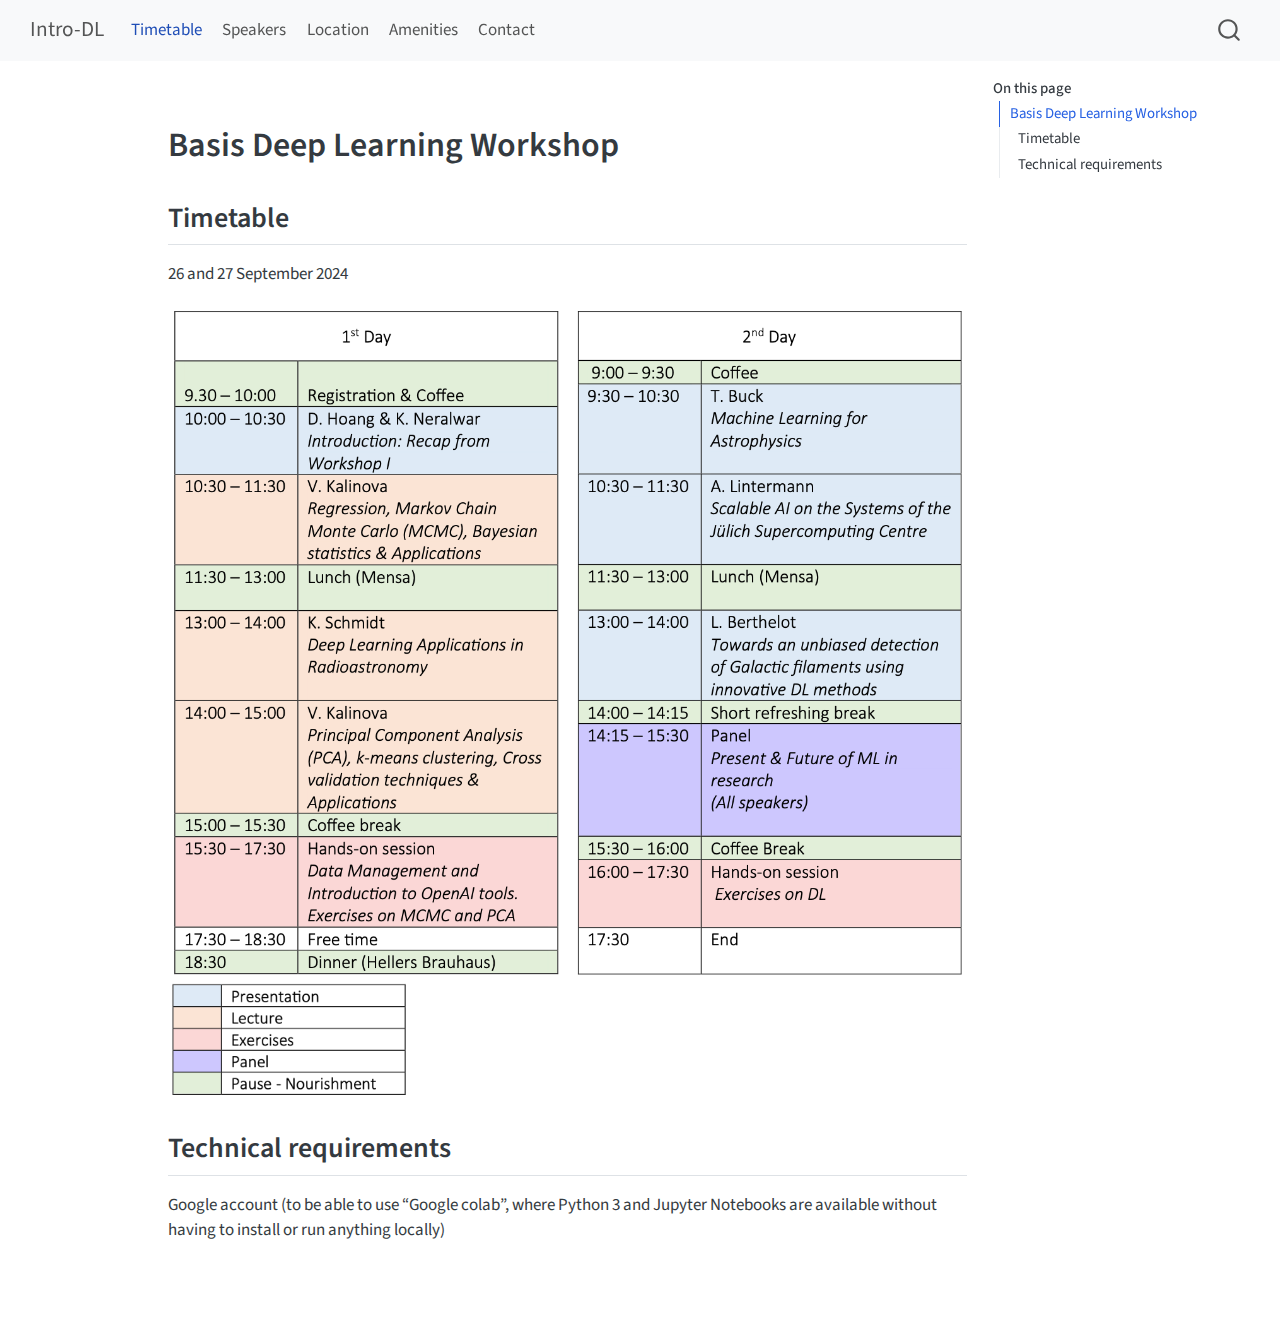
==== docs/index.html @ d4ad2e72 "add docs" ====
<!DOCTYPE html>
<html xmlns="http://www.w3.org/1999/xhtml" lang="en" xml:lang="en"><head>

<meta charset="utf-8">
<meta name="generator" content="quarto-1.5.52">

<meta name="viewport" content="width=device-width, initial-scale=1.0, user-scalable=yes">


<title>Intro-DL</title>
<style>
code{white-space: pre-wrap;}
span.smallcaps{font-variant: small-caps;}
div.columns{display: flex; gap: min(4vw, 1.5em);}
div.column{flex: auto; overflow-x: auto;}
div.hanging-indent{margin-left: 1.5em; text-indent: -1.5em;}
ul.task-list{list-style: none;}
ul.task-list li input[type="checkbox"] {
  width: 0.8em;
  margin: 0 0.8em 0.2em -1em; /* quarto-specific, see https://github.com/quarto-dev/quarto-cli/issues/4556 */ 
  vertical-align: middle;
}
</style>


<script src="site_libs/quarto-nav/quarto-nav.js"></script>
<script src="site_libs/quarto-nav/headroom.min.js"></script>
<script src="site_libs/clipboard/clipboard.min.js"></script>
<script src="site_libs/quarto-search/autocomplete.umd.js"></script>
<script src="site_libs/quarto-search/fuse.min.js"></script>
<script src="site_libs/quarto-search/quarto-search.js"></script>
<meta name="quarto:offset" content="./">
<script src="site_libs/quarto-html/quarto.js"></script>
<script src="site_libs/quarto-html/popper.min.js"></script>
<script src="site_libs/quarto-html/tippy.umd.min.js"></script>
<script src="site_libs/quarto-html/anchor.min.js"></script>
<link href="site_libs/quarto-html/tippy.css" rel="stylesheet">
<link href="site_libs/quarto-html/quarto-syntax-highlighting.css" rel="stylesheet" id="quarto-text-highlighting-styles">
<script src="site_libs/bootstrap/bootstrap.min.js"></script>
<link href="site_libs/bootstrap/bootstrap-icons.css" rel="stylesheet">
<link href="site_libs/bootstrap/bootstrap.min.css" rel="stylesheet" id="quarto-bootstrap" data-mode="light">
<script id="quarto-search-options" type="application/json">{
  "location": "navbar",
  "copy-button": false,
  "collapse-after": 3,
  "panel-placement": "end",
  "type": "overlay",
  "limit": 50,
  "keyboard-shortcut": [
    "f",
    "/",
    "s"
  ],
  "show-item-context": false,
  "language": {
    "search-no-results-text": "No results",
    "search-matching-documents-text": "matching documents",
    "search-copy-link-title": "Copy link to search",
    "search-hide-matches-text": "Hide additional matches",
    "search-more-match-text": "more match in this document",
    "search-more-matches-text": "more matches in this document",
    "search-clear-button-title": "Clear",
    "search-text-placeholder": "",
    "search-detached-cancel-button-title": "Cancel",
    "search-submit-button-title": "Submit",
    "search-label": "Search"
  }
}</script>


<link rel="stylesheet" href="styles.css">
</head>

<body class="nav-fixed">

<div id="quarto-search-results"></div>
  <header id="quarto-header" class="headroom fixed-top">
    <nav class="navbar navbar-expand-lg " data-bs-theme="dark">
      <div class="navbar-container container-fluid">
      <div class="navbar-brand-container mx-auto">
    <a class="navbar-brand" href="./index.html">
    <span class="navbar-title">Intro-DL</span>
    </a>
  </div>
            <div id="quarto-search" class="" title="Search"></div>
          <button class="navbar-toggler" type="button" data-bs-toggle="collapse" data-bs-target="#navbarCollapse" aria-controls="navbarCollapse" role="menu" aria-expanded="false" aria-label="Toggle navigation" onclick="if (window.quartoToggleHeadroom) { window.quartoToggleHeadroom(); }">
  <span class="navbar-toggler-icon"></span>
</button>
          <div class="collapse navbar-collapse" id="navbarCollapse">
            <ul class="navbar-nav navbar-nav-scroll me-auto">
  <li class="nav-item">
    <a class="nav-link active" href="./index.html" aria-current="page"> 
<span class="menu-text">Timetable</span></a>
  </li>  
  <li class="nav-item">
    <a class="nav-link" href="./speaker.html"> 
<span class="menu-text">Speakers</span></a>
  </li>  
  <li class="nav-item">
    <a class="nav-link" href="./location.html"> 
<span class="menu-text">Location</span></a>
  </li>  
  <li class="nav-item">
    <a class="nav-link" href="./amenities.html"> 
<span class="menu-text">Amenities</span></a>
  </li>  
  <li class="nav-item">
    <a class="nav-link" href="./Contact.html"> 
<span class="menu-text">Contact</span></a>
  </li>  
</ul>
          </div> <!-- /navcollapse -->
            <div class="quarto-navbar-tools">
</div>
      </div> <!-- /container-fluid -->
    </nav>
</header>
<!-- content -->
<div id="quarto-content" class="quarto-container page-columns page-rows-contents page-layout-article page-navbar">
<!-- sidebar -->
<!-- margin-sidebar -->
    <div id="quarto-margin-sidebar" class="sidebar margin-sidebar">
        <nav id="TOC" role="doc-toc" class="toc-active">
    <h2 id="toc-title">On this page</h2>
   
  <ul>
  <li><a href="#basis-deep-learning-workshop" id="toc-basis-deep-learning-workshop" class="nav-link active" data-scroll-target="#basis-deep-learning-workshop">Basis Deep Learning Workshop</a>
  <ul class="collapse">
  <li><a href="#timetable" id="toc-timetable" class="nav-link" data-scroll-target="#timetable">Timetable</a></li>
  <li><a href="#technical-requirements" id="toc-technical-requirements" class="nav-link" data-scroll-target="#technical-requirements">Technical requirements</a></li>
  </ul></li>
  </ul>
</nav>
    </div>
<!-- main -->
<main class="content" id="quarto-document-content">




<section id="basis-deep-learning-workshop" class="level1">
<h1>Basis Deep Learning Workshop</h1>
<section id="timetable" class="level2">
<h2 class="anchored" data-anchor-id="timetable">Timetable</h2>
<p>26 and 27 September 2024</p>
<p><img src="images/agenda.png" class="img-fluid"> <img src="images/note.png" class="img-fluid" style="width:30.0%"></p>
</section>
<section id="technical-requirements" class="level2">
<h2 class="anchored" data-anchor-id="technical-requirements">Technical requirements</h2>
<p>Google account (to be able to use “Google colab”, where Python 3 and Jupyter Notebooks are available without having to install or run anything locally)</p>


</section>
</section>

</main> <!-- /main -->
<script id="quarto-html-after-body" type="application/javascript">
window.document.addEventListener("DOMContentLoaded", function (event) {
  const toggleBodyColorMode = (bsSheetEl) => {
    const mode = bsSheetEl.getAttribute("data-mode");
    const bodyEl = window.document.querySelector("body");
    if (mode === "dark") {
      bodyEl.classList.add("quarto-dark");
      bodyEl.classList.remove("quarto-light");
    } else {
      bodyEl.classList.add("quarto-light");
      bodyEl.classList.remove("quarto-dark");
    }
  }
  const toggleBodyColorPrimary = () => {
    const bsSheetEl = window.document.querySelector("link#quarto-bootstrap");
    if (bsSheetEl) {
      toggleBodyColorMode(bsSheetEl);
    }
  }
  toggleBodyColorPrimary();  
  const icon = "";
  const anchorJS = new window.AnchorJS();
  anchorJS.options = {
    placement: 'right',
    icon: icon
  };
  anchorJS.add('.anchored');
  const isCodeAnnotation = (el) => {
    for (const clz of el.classList) {
      if (clz.startsWith('code-annotation-')) {                     
        return true;
      }
    }
    return false;
  }
  const onCopySuccess = function(e) {
    // button target
    const button = e.trigger;
    // don't keep focus
    button.blur();
    // flash "checked"
    button.classList.add('code-copy-button-checked');
    var currentTitle = button.getAttribute("title");
    button.setAttribute("title", "Copied!");
    let tooltip;
    if (window.bootstrap) {
      button.setAttribute("data-bs-toggle", "tooltip");
      button.setAttribute("data-bs-placement", "left");
      button.setAttribute("data-bs-title", "Copied!");
      tooltip = new bootstrap.Tooltip(button, 
        { trigger: "manual", 
          customClass: "code-copy-button-tooltip",
          offset: [0, -8]});
      tooltip.show();    
    }
    setTimeout(function() {
      if (tooltip) {
        tooltip.hide();
        button.removeAttribute("data-bs-title");
        button.removeAttribute("data-bs-toggle");
        button.removeAttribute("data-bs-placement");
      }
      button.setAttribute("title", currentTitle);
      button.classList.remove('code-copy-button-checked');
    }, 1000);
    // clear code selection
    e.clearSelection();
  }
  const getTextToCopy = function(trigger) {
      const codeEl = trigger.previousElementSibling.cloneNode(true);
      for (const childEl of codeEl.children) {
        if (isCodeAnnotation(childEl)) {
          childEl.remove();
        }
      }
      return codeEl.innerText;
  }
  const clipboard = new window.ClipboardJS('.code-copy-button:not([data-in-quarto-modal])', {
    text: getTextToCopy
  });
  clipboard.on('success', onCopySuccess);
  if (window.document.getElementById('quarto-embedded-source-code-modal')) {
    // For code content inside modals, clipBoardJS needs to be initialized with a container option
    // TODO: Check when it could be a function (https://github.com/zenorocha/clipboard.js/issues/860)
    const clipboardModal = new window.ClipboardJS('.code-copy-button[data-in-quarto-modal]', {
      text: getTextToCopy,
      container: window.document.getElementById('quarto-embedded-source-code-modal')
    });
    clipboardModal.on('success', onCopySuccess);
  }
    var localhostRegex = new RegExp(/^(?:http|https):\/\/localhost\:?[0-9]*\//);
    var mailtoRegex = new RegExp(/^mailto:/);
      var filterRegex = new RegExp('/' + window.location.host + '/');
    var isInternal = (href) => {
        return filterRegex.test(href) || localhostRegex.test(href) || mailtoRegex.test(href);
    }
    // Inspect non-navigation links and adorn them if external
 	var links = window.document.querySelectorAll('a[href]:not(.nav-link):not(.navbar-brand):not(.toc-action):not(.sidebar-link):not(.sidebar-item-toggle):not(.pagination-link):not(.no-external):not([aria-hidden]):not(.dropdown-item):not(.quarto-navigation-tool):not(.about-link)');
    for (var i=0; i<links.length; i++) {
      const link = links[i];
      if (!isInternal(link.href)) {
        // undo the damage that might have been done by quarto-nav.js in the case of
        // links that we want to consider external
        if (link.dataset.originalHref !== undefined) {
          link.href = link.dataset.originalHref;
        }
      }
    }
  function tippyHover(el, contentFn, onTriggerFn, onUntriggerFn) {
    const config = {
      allowHTML: true,
      maxWidth: 500,
      delay: 100,
      arrow: false,
      appendTo: function(el) {
          return el.parentElement;
      },
      interactive: true,
      interactiveBorder: 10,
      theme: 'quarto',
      placement: 'bottom-start',
    };
    if (contentFn) {
      config.content = contentFn;
    }
    if (onTriggerFn) {
      config.onTrigger = onTriggerFn;
    }
    if (onUntriggerFn) {
      config.onUntrigger = onUntriggerFn;
    }
    window.tippy(el, config); 
  }
  const noterefs = window.document.querySelectorAll('a[role="doc-noteref"]');
  for (var i=0; i<noterefs.length; i++) {
    const ref = noterefs[i];
    tippyHover(ref, function() {
      // use id or data attribute instead here
      let href = ref.getAttribute('data-footnote-href') || ref.getAttribute('href');
      try { href = new URL(href).hash; } catch {}
      const id = href.replace(/^#\/?/, "");
      const note = window.document.getElementById(id);
      if (note) {
        return note.innerHTML;
      } else {
        return "";
      }
    });
  }
  const xrefs = window.document.querySelectorAll('a.quarto-xref');
  const processXRef = (id, note) => {
    // Strip column container classes
    const stripColumnClz = (el) => {
      el.classList.remove("page-full", "page-columns");
      if (el.children) {
        for (const child of el.children) {
          stripColumnClz(child);
        }
      }
    }
    stripColumnClz(note)
    if (id === null || id.startsWith('sec-')) {
      // Special case sections, only their first couple elements
      const container = document.createElement("div");
      if (note.children && note.children.length > 2) {
        container.appendChild(note.children[0].cloneNode(true));
        for (let i = 1; i < note.children.length; i++) {
          const child = note.children[i];
          if (child.tagName === "P" && child.innerText === "") {
            continue;
          } else {
            container.appendChild(child.cloneNode(true));
            break;
          }
        }
        if (window.Quarto?.typesetMath) {
          window.Quarto.typesetMath(container);
        }
        return container.innerHTML
      } else {
        if (window.Quarto?.typesetMath) {
          window.Quarto.typesetMath(note);
        }
        return note.innerHTML;
      }
    } else {
      // Remove any anchor links if they are present
      const anchorLink = note.querySelector('a.anchorjs-link');
      if (anchorLink) {
        anchorLink.remove();
      }
      if (window.Quarto?.typesetMath) {
        window.Quarto.typesetMath(note);
      }
      // TODO in 1.5, we should make sure this works without a callout special case
      if (note.classList.contains("callout")) {
        return note.outerHTML;
      } else {
        return note.innerHTML;
      }
    }
  }
  for (var i=0; i<xrefs.length; i++) {
    const xref = xrefs[i];
    tippyHover(xref, undefined, function(instance) {
      instance.disable();
      let url = xref.getAttribute('href');
      let hash = undefined; 
      if (url.startsWith('#')) {
        hash = url;
      } else {
        try { hash = new URL(url).hash; } catch {}
      }
      if (hash) {
        const id = hash.replace(/^#\/?/, "");
        const note = window.document.getElementById(id);
        if (note !== null) {
          try {
            const html = processXRef(id, note.cloneNode(true));
            instance.setContent(html);
          } finally {
            instance.enable();
            instance.show();
          }
        } else {
          // See if we can fetch this
          fetch(url.split('#')[0])
          .then(res => res.text())
          .then(html => {
            const parser = new DOMParser();
            const htmlDoc = parser.parseFromString(html, "text/html");
            const note = htmlDoc.getElementById(id);
            if (note !== null) {
              const html = processXRef(id, note);
              instance.setContent(html);
            } 
          }).finally(() => {
            instance.enable();
            instance.show();
          });
        }
      } else {
        // See if we can fetch a full url (with no hash to target)
        // This is a special case and we should probably do some content thinning / targeting
        fetch(url)
        .then(res => res.text())
        .then(html => {
          const parser = new DOMParser();
          const htmlDoc = parser.parseFromString(html, "text/html");
          const note = htmlDoc.querySelector('main.content');
          if (note !== null) {
            // This should only happen for chapter cross references
            // (since there is no id in the URL)
            // remove the first header
            if (note.children.length > 0 && note.children[0].tagName === "HEADER") {
              note.children[0].remove();
            }
            const html = processXRef(null, note);
            instance.setContent(html);
          } 
        }).finally(() => {
          instance.enable();
          instance.show();
        });
      }
    }, function(instance) {
    });
  }
      let selectedAnnoteEl;
      const selectorForAnnotation = ( cell, annotation) => {
        let cellAttr = 'data-code-cell="' + cell + '"';
        let lineAttr = 'data-code-annotation="' +  annotation + '"';
        const selector = 'span[' + cellAttr + '][' + lineAttr + ']';
        return selector;
      }
      const selectCodeLines = (annoteEl) => {
        const doc = window.document;
        const targetCell = annoteEl.getAttribute("data-target-cell");
        const targetAnnotation = annoteEl.getAttribute("data-target-annotation");
        const annoteSpan = window.document.querySelector(selectorForAnnotation(targetCell, targetAnnotation));
        const lines = annoteSpan.getAttribute("data-code-lines").split(",");
        const lineIds = lines.map((line) => {
          return targetCell + "-" + line;
        })
        let top = null;
        let height = null;
        let parent = null;
        if (lineIds.length > 0) {
            //compute the position of the single el (top and bottom and make a div)
            const el = window.document.getElementById(lineIds[0]);
            top = el.offsetTop;
            height = el.offsetHeight;
            parent = el.parentElement.parentElement;
          if (lineIds.length > 1) {
            const lastEl = window.document.getElementById(lineIds[lineIds.length - 1]);
            const bottom = lastEl.offsetTop + lastEl.offsetHeight;
            height = bottom - top;
          }
          if (top !== null && height !== null && parent !== null) {
            // cook up a div (if necessary) and position it 
            let div = window.document.getElementById("code-annotation-line-highlight");
            if (div === null) {
              div = window.document.createElement("div");
              div.setAttribute("id", "code-annotation-line-highlight");
              div.style.position = 'absolute';
              parent.appendChild(div);
            }
            div.style.top = top - 2 + "px";
            div.style.height = height + 4 + "px";
            div.style.left = 0;
            let gutterDiv = window.document.getElementById("code-annotation-line-highlight-gutter");
            if (gutterDiv === null) {
              gutterDiv = window.document.createElement("div");
              gutterDiv.setAttribute("id", "code-annotation-line-highlight-gutter");
              gutterDiv.style.position = 'absolute';
              const codeCell = window.document.getElementById(targetCell);
              const gutter = codeCell.querySelector('.code-annotation-gutter');
              gutter.appendChild(gutterDiv);
            }
            gutterDiv.style.top = top - 2 + "px";
            gutterDiv.style.height = height + 4 + "px";
          }
          selectedAnnoteEl = annoteEl;
        }
      };
      const unselectCodeLines = () => {
        const elementsIds = ["code-annotation-line-highlight", "code-annotation-line-highlight-gutter"];
        elementsIds.forEach((elId) => {
          const div = window.document.getElementById(elId);
          if (div) {
            div.remove();
          }
        });
        selectedAnnoteEl = undefined;
      };
        // Handle positioning of the toggle
    window.addEventListener(
      "resize",
      throttle(() => {
        elRect = undefined;
        if (selectedAnnoteEl) {
          selectCodeLines(selectedAnnoteEl);
        }
      }, 10)
    );
    function throttle(fn, ms) {
    let throttle = false;
    let timer;
      return (...args) => {
        if(!throttle) { // first call gets through
            fn.apply(this, args);
            throttle = true;
        } else { // all the others get throttled
            if(timer) clearTimeout(timer); // cancel #2
            timer = setTimeout(() => {
              fn.apply(this, args);
              timer = throttle = false;
            }, ms);
        }
      };
    }
      // Attach click handler to the DT
      const annoteDls = window.document.querySelectorAll('dt[data-target-cell]');
      for (const annoteDlNode of annoteDls) {
        annoteDlNode.addEventListener('click', (event) => {
          const clickedEl = event.target;
          if (clickedEl !== selectedAnnoteEl) {
            unselectCodeLines();
            const activeEl = window.document.querySelector('dt[data-target-cell].code-annotation-active');
            if (activeEl) {
              activeEl.classList.remove('code-annotation-active');
            }
            selectCodeLines(clickedEl);
            clickedEl.classList.add('code-annotation-active');
          } else {
            // Unselect the line
            unselectCodeLines();
            clickedEl.classList.remove('code-annotation-active');
          }
        });
      }
  const findCites = (el) => {
    const parentEl = el.parentElement;
    if (parentEl) {
      const cites = parentEl.dataset.cites;
      if (cites) {
        return {
          el,
          cites: cites.split(' ')
        };
      } else {
        return findCites(el.parentElement)
      }
    } else {
      return undefined;
    }
  };
  var bibliorefs = window.document.querySelectorAll('a[role="doc-biblioref"]');
  for (var i=0; i<bibliorefs.length; i++) {
    const ref = bibliorefs[i];
    const citeInfo = findCites(ref);
    if (citeInfo) {
      tippyHover(citeInfo.el, function() {
        var popup = window.document.createElement('div');
        citeInfo.cites.forEach(function(cite) {
          var citeDiv = window.document.createElement('div');
          citeDiv.classList.add('hanging-indent');
          citeDiv.classList.add('csl-entry');
          var biblioDiv = window.document.getElementById('ref-' + cite);
          if (biblioDiv) {
            citeDiv.innerHTML = biblioDiv.innerHTML;
          }
          popup.appendChild(citeDiv);
        });
        return popup.innerHTML;
      });
    }
  }
});
</script>
</div> <!-- /content -->




</body></html>
---- docs/site_libs/quarto-html/tippy.css ----
.tippy-box[data-animation=fade][data-state=hidden]{opacity:0}[data-tippy-root]{max-width:calc(100vw - 10px)}.tippy-box{position:relative;background-color:#333;color:#fff;border-radius:4px;font-size:14px;line-height:1.4;white-space:normal;outline:0;transition-property:transform,visibility,opacity}.tippy-box[data-placement^=top]>.tippy-arrow{bottom:0}.tippy-box[data-placement^=top]>.tippy-arrow:before{bottom:-7px;left:0;border-width:8px 8px 0;border-top-color:initial;transform-origin:center top}.tippy-box[data-placement^=bottom]>.tippy-arrow{top:0}.tippy-box[data-placement^=bottom]>.tippy-arrow:before{top:-7px;left:0;border-width:0 8px 8px;border-bottom-color:initial;transform-origin:center bottom}.tippy-box[data-placement^=left]>.tippy-arrow{right:0}.tippy-box[data-placement^=left]>.tippy-arrow:before{border-width:8px 0 8px 8px;border-left-color:initial;right:-7px;transform-origin:center left}.tippy-box[data-placement^=right]>.tippy-arrow{left:0}.tippy-box[data-placement^=right]>.tippy-arrow:before{left:-7px;border-width:8px 8px 8px 0;border-right-color:initial;transform-origin:center right}.tippy-box[data-inertia][data-state=visible]{transition-timing-function:cubic-bezier(.54,1.5,.38,1.11)}.tippy-arrow{width:16px;height:16px;color:#333}.tippy-arrow:before{content:"";position:absolute;border-color:transparent;border-style:solid}.tippy-content{position:relative;padding:5px 9px;z-index:1}
---- docs/site_libs/quarto-html/quarto-syntax-highlighting.css ----
/* quarto syntax highlight colors */
:root {
  --quarto-hl-ot-color: #003B4F;
  --quarto-hl-at-color: #657422;
  --quarto-hl-ss-color: #20794D;
  --quarto-hl-an-color: #5E5E5E;
  --quarto-hl-fu-color: #4758AB;
  --quarto-hl-st-color: #20794D;
  --quarto-hl-cf-color: #003B4F;
  --quarto-hl-op-color: #5E5E5E;
  --quarto-hl-er-color: #AD0000;
  --quarto-hl-bn-color: #AD0000;
  --quarto-hl-al-color: #AD0000;
  --quarto-hl-va-color: #111111;
  --quarto-hl-bu-color: inherit;
  --quarto-hl-ex-color: inherit;
  --quarto-hl-pp-color: #AD0000;
  --quarto-hl-in-color: #5E5E5E;
  --quarto-hl-vs-color: #20794D;
  --quarto-hl-wa-color: #5E5E5E;
  --quarto-hl-do-color: #5E5E5E;
  --quarto-hl-im-color: #00769E;
  --quarto-hl-ch-color: #20794D;
  --quarto-hl-dt-color: #AD0000;
  --quarto-hl-fl-color: #AD0000;
  --quarto-hl-co-color: #5E5E5E;
  --quarto-hl-cv-color: #5E5E5E;
  --quarto-hl-cn-color: #8f5902;
  --quarto-hl-sc-color: #5E5E5E;
  --quarto-hl-dv-color: #AD0000;
  --quarto-hl-kw-color: #003B4F;
}

/* other quarto variables */
:root {
  --quarto-font-monospace: SFMono-Regular, Menlo, Monaco, Consolas, "Liberation Mono", "Courier New", monospace;
}

pre > code.sourceCode > span {
  color: #003B4F;
}

code span {
  color: #003B4F;
}

code.sourceCode > span {
  color: #003B4F;
}

div.sourceCode,
div.sourceCode pre.sourceCode {
  color: #003B4F;
}

code span.ot {
  color: #003B4F;
  font-style: inherit;
}

code span.at {
  color: #657422;
  font-style: inherit;
}

code span.ss {
  color: #20794D;
  font-style: inherit;
}

code span.an {
  color: #5E5E5E;
  font-style: inherit;
}

code span.fu {
  color: #4758AB;
  font-style: inherit;
}

code span.st {
  color: #20794D;
  font-style: inherit;
}

code span.cf {
  color: #003B4F;
  font-weight: bold;
  font-style: inherit;
}

code span.op {
  color: #5E5E5E;
  font-style: inherit;
}

code span.er {
  color: #AD0000;
  font-style: inherit;
}

code span.bn {
  color: #AD0000;
  font-style: inherit;
}

code span.al {
  color: #AD0000;
  font-style: inherit;
}

code span.va {
  color: #111111;
  font-style: inherit;
}

code span.bu {
  font-style: inherit;
}

code span.ex {
  font-style: inherit;
}

code span.pp {
  color: #AD0000;
  font-style: inherit;
}

code span.in {
  color: #5E5E5E;
  font-style: inherit;
}

code span.vs {
  color: #20794D;
  font-style: inherit;
}

code span.wa {
  color: #5E5E5E;
  font-style: italic;
}

code span.do {
  color: #5E5E5E;
  font-style: italic;
}

code span.im {
  color: #00769E;
  font-style: inherit;
}

code span.ch {
  color: #20794D;
  font-style: inherit;
}

code span.dt {
  color: #AD0000;
  font-style: inherit;
}

code span.fl {
  color: #AD0000;
  font-style: inherit;
}

code span.co {
  color: #5E5E5E;
  font-style: inherit;
}

code span.cv {
  color: #5E5E5E;
  font-style: italic;
}

code span.cn {
  color: #8f5902;
  font-style: inherit;
}

code span.sc {
  color: #5E5E5E;
  font-style: inherit;
}

code span.dv {
  color: #AD0000;
  font-style: inherit;
}

code span.kw {
  color: #003B4F;
  font-weight: bold;
  font-style: inherit;
}

.prevent-inlining {
  content: "</";
}

/*# sourceMappingURL=debc5d5d77c3f9108843748ff7464032.css.map */
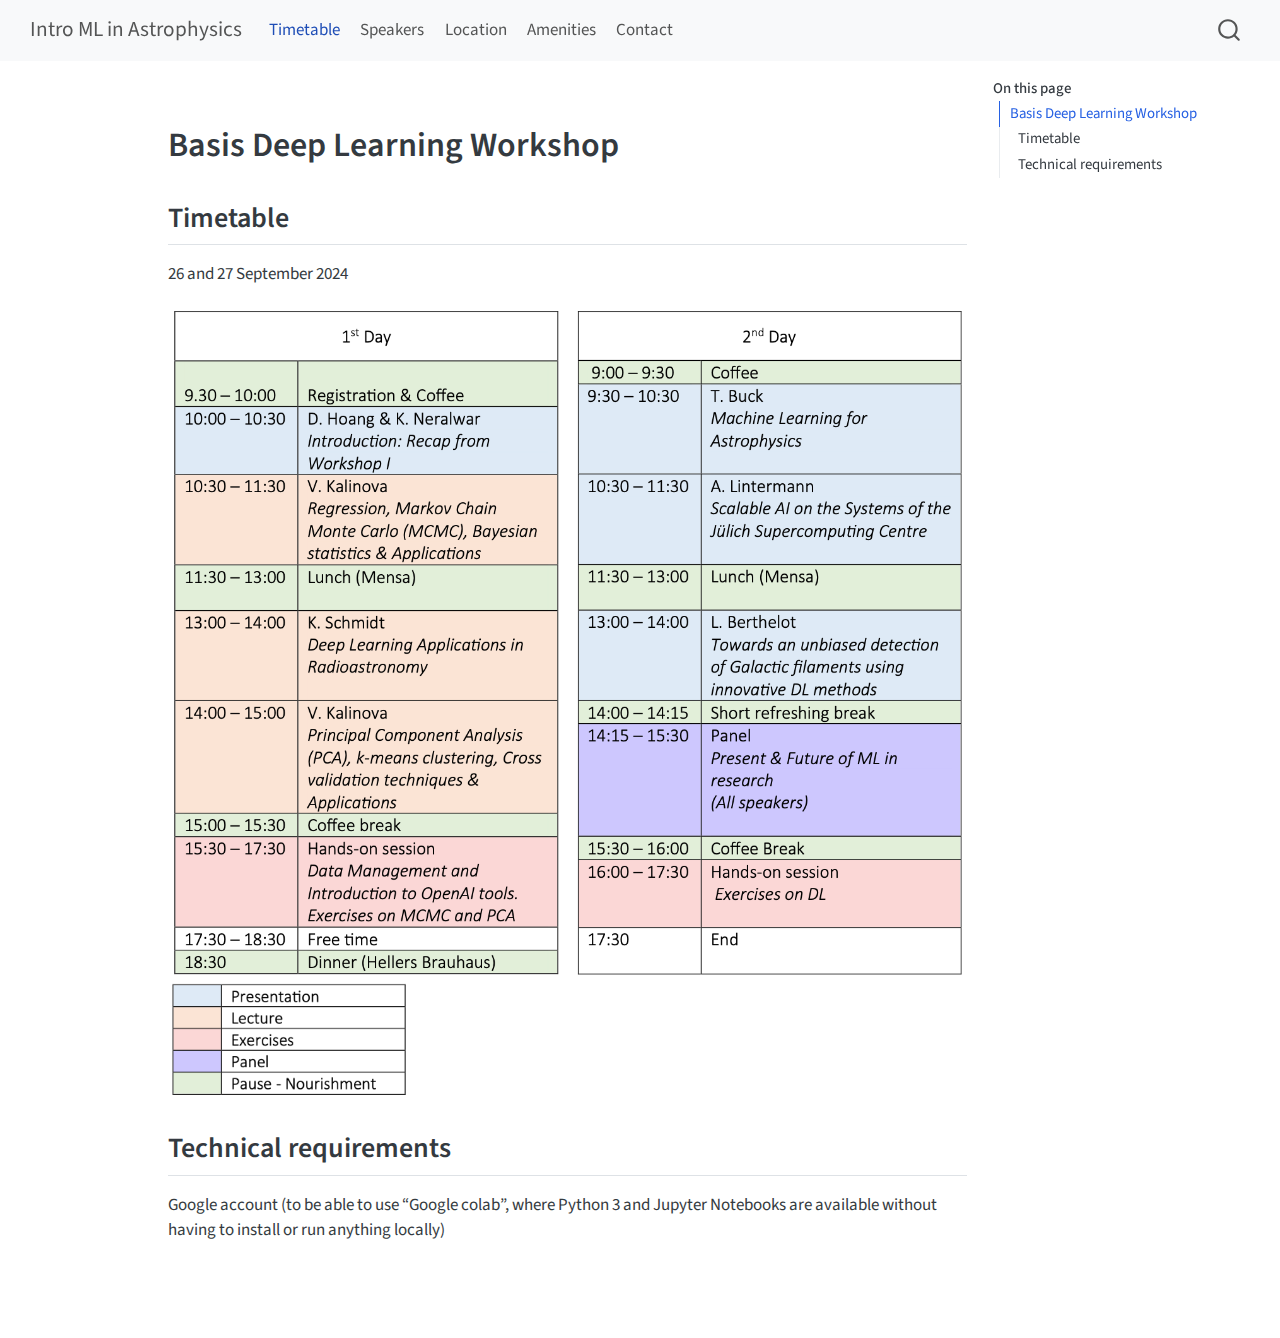
==== commit 01536d4f: "update files" ====
--- a/docs/index.html
+++ b/docs/index.html
@@ -2,12 +2,12 @@
 <html xmlns="http://www.w3.org/1999/xhtml" lang="en" xml:lang="en"><head>
 
 <meta charset="utf-8">
-<meta name="generator" content="quarto-1.5.52">
+<meta name="generator" content="quarto-1.4.553">
 
 <meta name="viewport" content="width=device-width, initial-scale=1.0, user-scalable=yes">
 
 
-<title>Intro-DL</title>
+<title>Intro ML in Astrophysics</title>
 <style>
 code{white-space: pre-wrap;}
 span.smallcaps{font-variant: small-caps;}
@@ -79,11 +79,11 @@
       <div class="navbar-container container-fluid">
       <div class="navbar-brand-container mx-auto">
     <a class="navbar-brand" href="./index.html">
-    <span class="navbar-title">Intro-DL</span>
+    <span class="navbar-title">Intro ML in Astrophysics</span>
     </a>
   </div>
             <div id="quarto-search" class="" title="Search"></div>
-          <button class="navbar-toggler" type="button" data-bs-toggle="collapse" data-bs-target="#navbarCollapse" aria-controls="navbarCollapse" role="menu" aria-expanded="false" aria-label="Toggle navigation" onclick="if (window.quartoToggleHeadroom) { window.quartoToggleHeadroom(); }">
+          <button class="navbar-toggler" type="button" data-bs-toggle="collapse" data-bs-target="#navbarCollapse" aria-controls="navbarCollapse" aria-expanded="false" aria-label="Toggle navigation" onclick="if (window.quartoToggleHeadroom) { window.quartoToggleHeadroom(); }">
   <span class="navbar-toggler-icon"></span>
 </button>
           <div class="collapse navbar-collapse" id="navbarCollapse">
@@ -110,7 +110,7 @@
   </li>  
 </ul>
           </div> <!-- /navcollapse -->
-            <div class="quarto-navbar-tools">
+          <div class="quarto-navbar-tools">
 </div>
       </div> <!-- /container-fluid -->
     </nav>
@@ -189,7 +189,18 @@
     }
     return false;
   }
-  const onCopySuccess = function(e) {
+  const clipboard = new window.ClipboardJS('.code-copy-button', {
+    text: function(trigger) {
+      const codeEl = trigger.previousElementSibling.cloneNode(true);
+      for (const childEl of codeEl.children) {
+        if (isCodeAnnotation(childEl)) {
+          childEl.remove();
+        }
+      }
+      return codeEl.innerText;
+    }
+  });
+  clipboard.on('success', function(e) {
     // button target
     const button = e.trigger;
     // don't keep focus
@@ -221,29 +232,7 @@
     }, 1000);
     // clear code selection
     e.clearSelection();
-  }
-  const getTextToCopy = function(trigger) {
-      const codeEl = trigger.previousElementSibling.cloneNode(true);
-      for (const childEl of codeEl.children) {
-        if (isCodeAnnotation(childEl)) {
-          childEl.remove();
-        }
-      }
-      return codeEl.innerText;
-  }
-  const clipboard = new window.ClipboardJS('.code-copy-button:not([data-in-quarto-modal])', {
-    text: getTextToCopy
   });
-  clipboard.on('success', onCopySuccess);
-  if (window.document.getElementById('quarto-embedded-source-code-modal')) {
-    // For code content inside modals, clipBoardJS needs to be initialized with a container option
-    // TODO: Check when it could be a function (https://github.com/zenorocha/clipboard.js/issues/860)
-    const clipboardModal = new window.ClipboardJS('.code-copy-button[data-in-quarto-modal]', {
-      text: getTextToCopy,
-      container: window.document.getElementById('quarto-embedded-source-code-modal')
-    });
-    clipboardModal.on('success', onCopySuccess);
-  }
     var localhostRegex = new RegExp(/^(?:http|https):\/\/localhost\:?[0-9]*\//);
     var mailtoRegex = new RegExp(/^mailto:/);
       var filterRegex = new RegExp('/' + window.location.host + '/');
@@ -251,7 +240,7 @@
         return filterRegex.test(href) || localhostRegex.test(href) || mailtoRegex.test(href);
     }
     // Inspect non-navigation links and adorn them if external
- 	var links = window.document.querySelectorAll('a[href]:not(.nav-link):not(.navbar-brand):not(.toc-action):not(.sidebar-link):not(.sidebar-item-toggle):not(.pagination-link):not(.no-external):not([aria-hidden]):not(.dropdown-item):not(.quarto-navigation-tool):not(.about-link)');
+ 	var links = window.document.querySelectorAll('a[href]:not(.nav-link):not(.navbar-brand):not(.toc-action):not(.sidebar-link):not(.sidebar-item-toggle):not(.pagination-link):not(.no-external):not([aria-hidden]):not(.dropdown-item):not(.quarto-navigation-tool)');
     for (var i=0; i<links.length; i++) {
       const link = links[i];
       if (!isInternal(link.href)) {
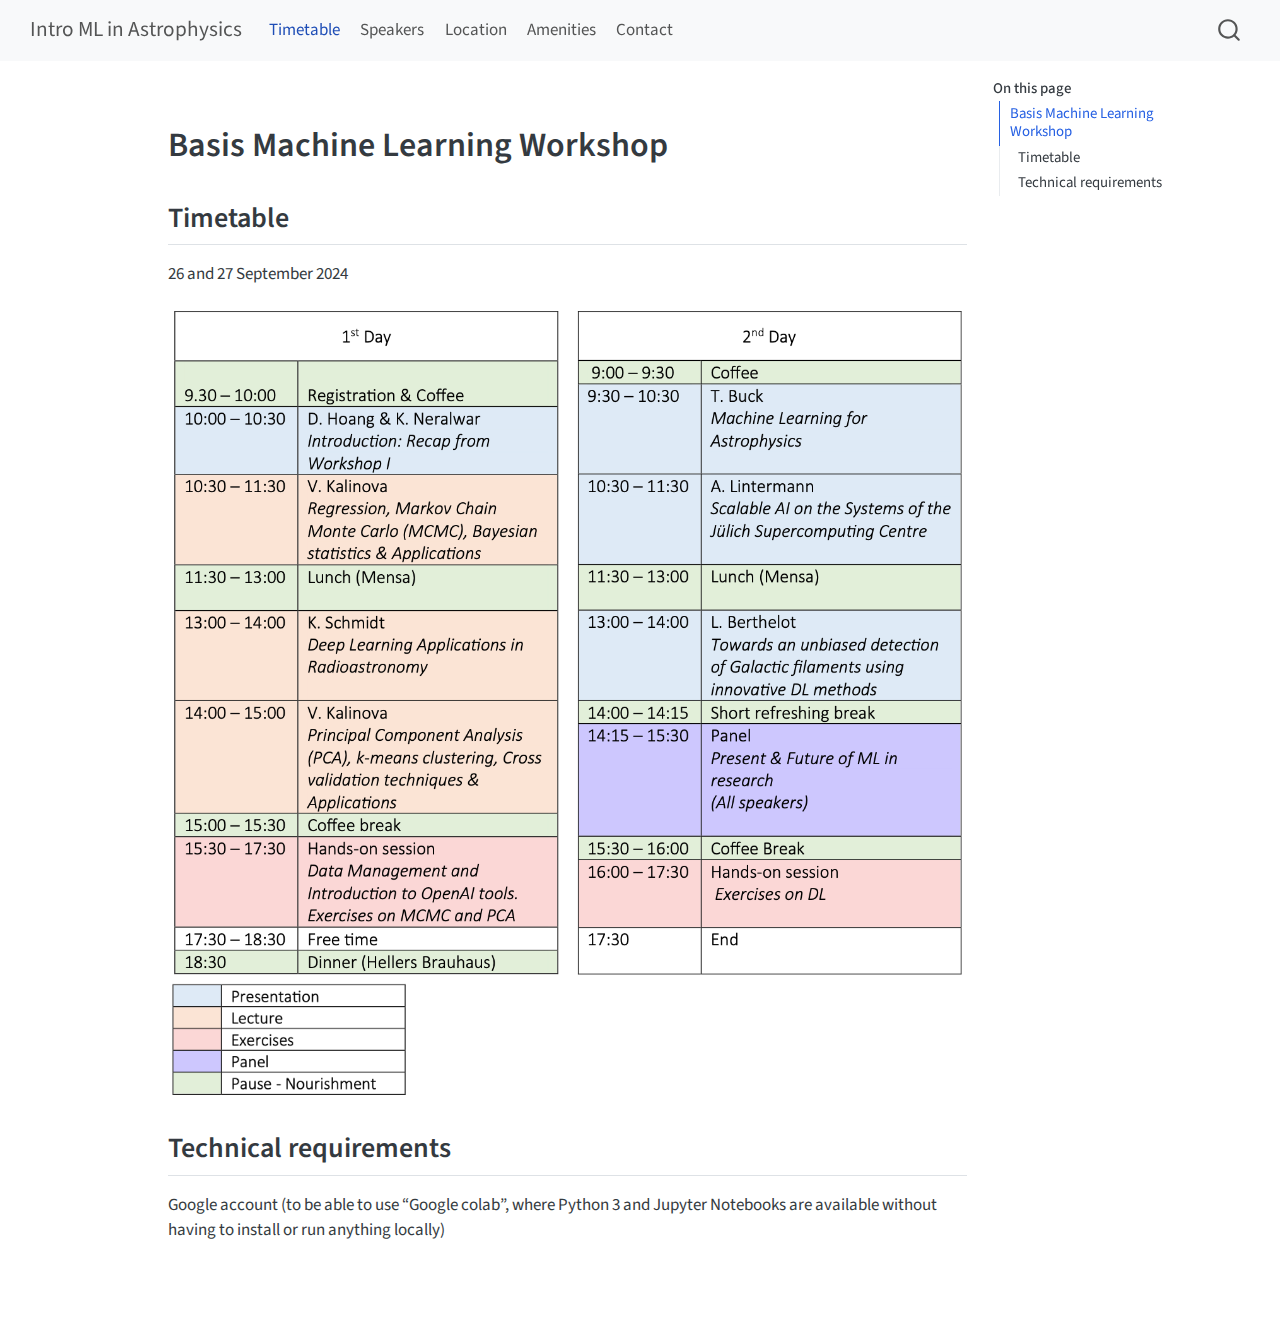
==== commit 4fc5d142: "update title of the workshop" ====
--- a/docs/index.html
+++ b/docs/index.html
@@ -124,7 +124,7 @@
     <h2 id="toc-title">On this page</h2>
    
   <ul>
-  <li><a href="#basis-deep-learning-workshop" id="toc-basis-deep-learning-workshop" class="nav-link active" data-scroll-target="#basis-deep-learning-workshop">Basis Deep Learning Workshop</a>
+  <li><a href="#basis-machine-learning-workshop" id="toc-basis-machine-learning-workshop" class="nav-link active" data-scroll-target="#basis-machine-learning-workshop">Basis Machine Learning Workshop</a>
   <ul class="collapse">
   <li><a href="#timetable" id="toc-timetable" class="nav-link" data-scroll-target="#timetable">Timetable</a></li>
   <li><a href="#technical-requirements" id="toc-technical-requirements" class="nav-link" data-scroll-target="#technical-requirements">Technical requirements</a></li>
@@ -138,8 +138,8 @@
 
 
 
-<section id="basis-deep-learning-workshop" class="level1">
-<h1>Basis Deep Learning Workshop</h1>
+<section id="basis-machine-learning-workshop" class="level1">
+<h1>Basis Machine Learning Workshop</h1>
 <section id="timetable" class="level2">
 <h2 class="anchored" data-anchor-id="timetable">Timetable</h2>
 <p>26 and 27 September 2024</p>
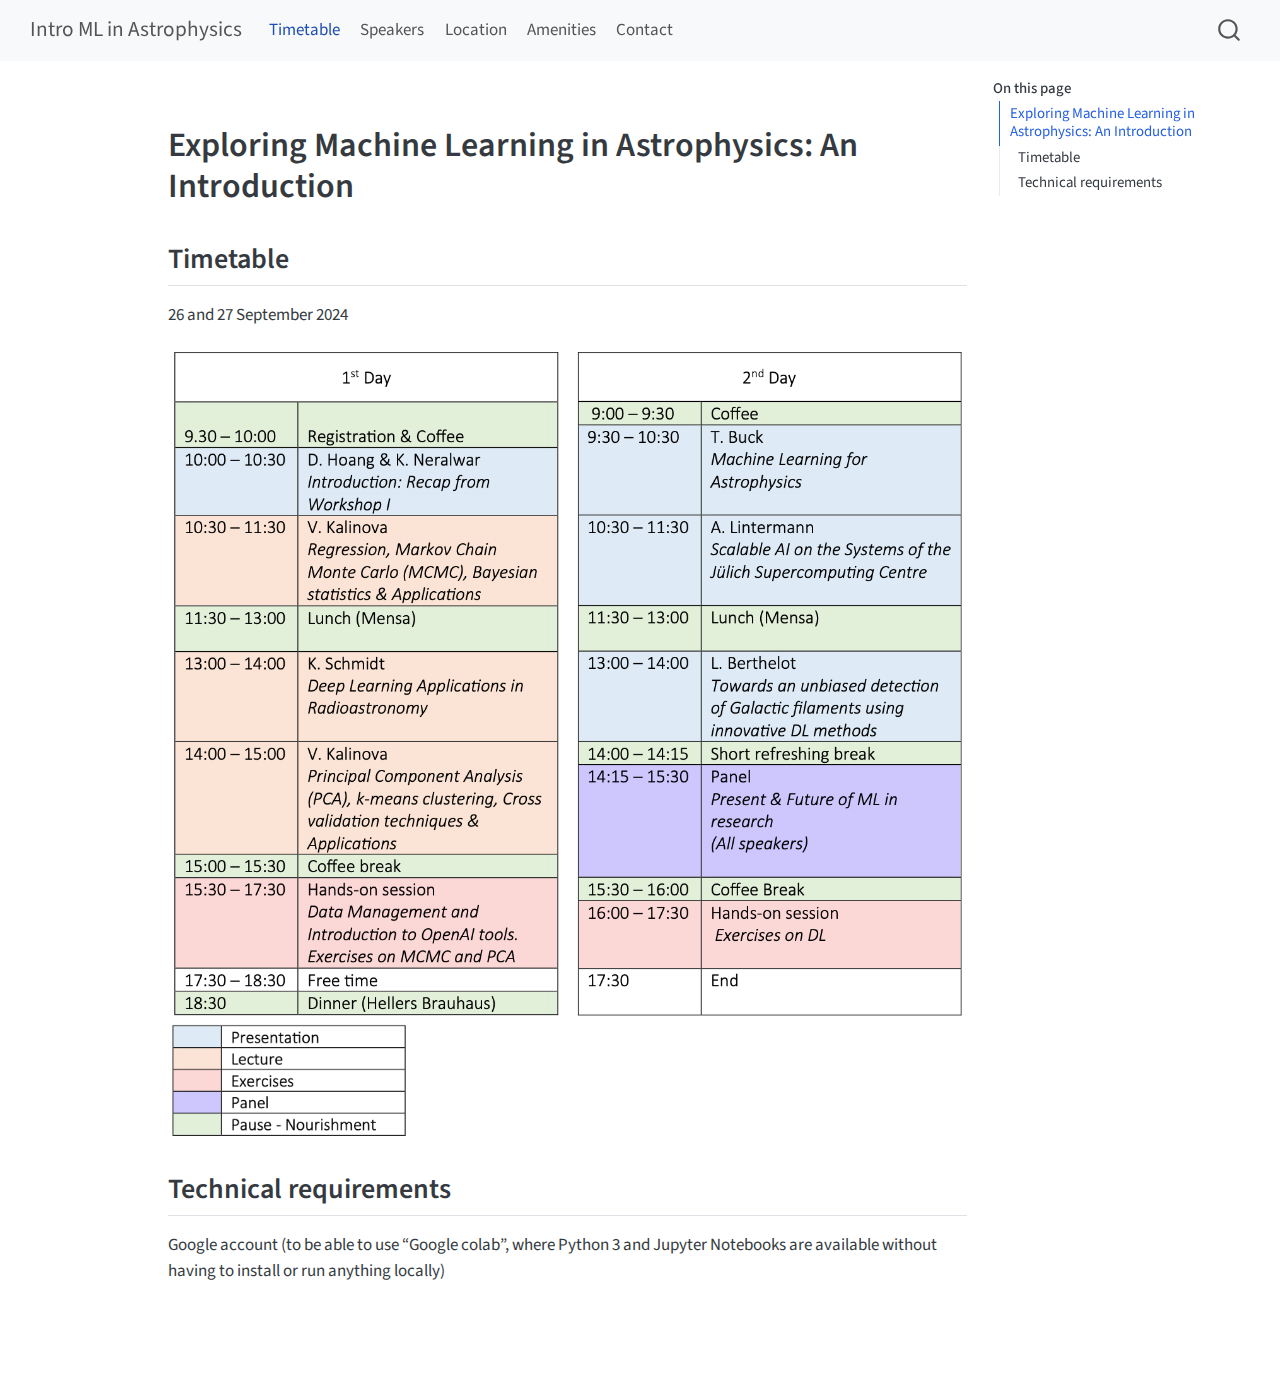
==== commit 8c659580: "change title of the workshop" ====
--- a/docs/index.html
+++ b/docs/index.html
@@ -124,7 +124,7 @@
     <h2 id="toc-title">On this page</h2>
    
   <ul>
-  <li><a href="#basis-machine-learning-workshop" id="toc-basis-machine-learning-workshop" class="nav-link active" data-scroll-target="#basis-machine-learning-workshop">Basis Machine Learning Workshop</a>
+  <li><a href="#exploring-machine-learning-in-astrophysics-an-introduction" id="toc-exploring-machine-learning-in-astrophysics-an-introduction" class="nav-link active" data-scroll-target="#exploring-machine-learning-in-astrophysics-an-introduction">Exploring Machine Learning in Astrophysics: An Introduction</a>
   <ul class="collapse">
   <li><a href="#timetable" id="toc-timetable" class="nav-link" data-scroll-target="#timetable">Timetable</a></li>
   <li><a href="#technical-requirements" id="toc-technical-requirements" class="nav-link" data-scroll-target="#technical-requirements">Technical requirements</a></li>
@@ -138,8 +138,8 @@
 
 
 
-<section id="basis-machine-learning-workshop" class="level1">
-<h1>Basis Machine Learning Workshop</h1>
+<section id="exploring-machine-learning-in-astrophysics-an-introduction" class="level1">
+<h1>Exploring Machine Learning in Astrophysics: An Introduction</h1>
 <section id="timetable" class="level2">
 <h2 class="anchored" data-anchor-id="timetable">Timetable</h2>
 <p>26 and 27 September 2024</p>
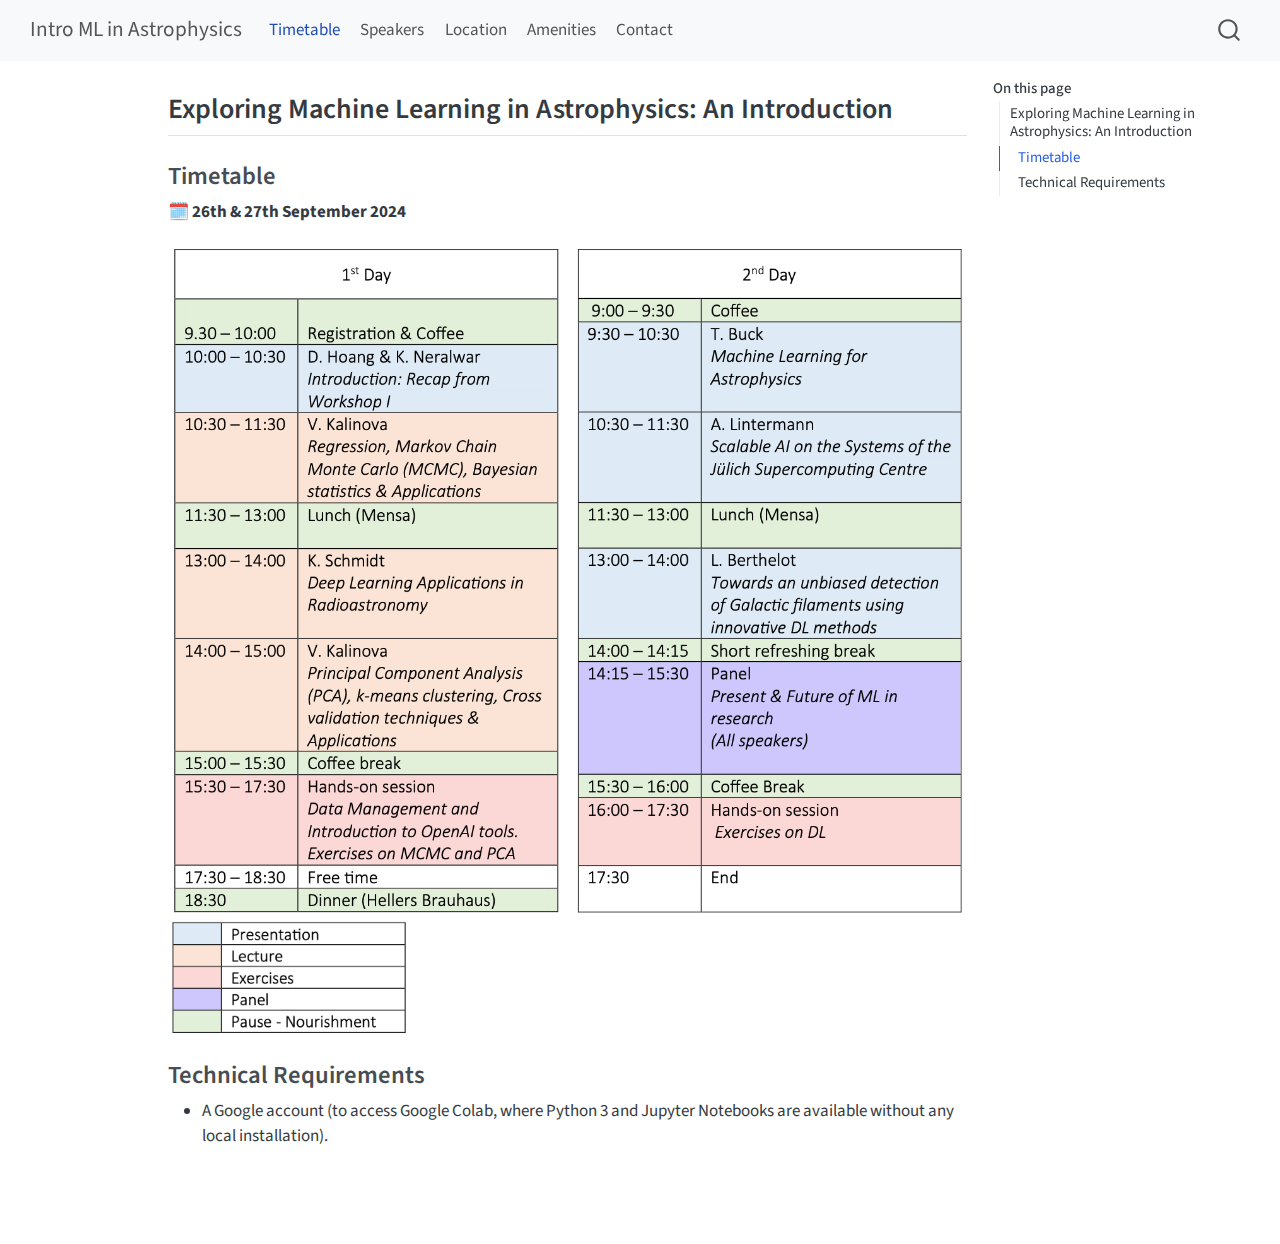
==== commit 8ac0b550: "change time format" ====
--- a/docs/index.html
+++ b/docs/index.html
@@ -127,7 +127,7 @@
   <li><a href="#exploring-machine-learning-in-astrophysics-an-introduction" id="toc-exploring-machine-learning-in-astrophysics-an-introduction" class="nav-link active" data-scroll-target="#exploring-machine-learning-in-astrophysics-an-introduction">Exploring Machine Learning in Astrophysics: An Introduction</a>
   <ul class="collapse">
   <li><a href="#timetable" id="toc-timetable" class="nav-link" data-scroll-target="#timetable">Timetable</a></li>
-  <li><a href="#technical-requirements" id="toc-technical-requirements" class="nav-link" data-scroll-target="#technical-requirements">Technical requirements</a></li>
+  <li><a href="#technical-requirements" id="toc-technical-requirements" class="nav-link" data-scroll-target="#technical-requirements">Technical Requirements</a></li>
   </ul></li>
   </ul>
 </nav>
@@ -138,16 +138,18 @@
 
 
 
-<section id="exploring-machine-learning-in-astrophysics-an-introduction" class="level1">
-<h1>Exploring Machine Learning in Astrophysics: An Introduction</h1>
-<section id="timetable" class="level2">
-<h2 class="anchored" data-anchor-id="timetable">Timetable</h2>
-<p>26 and 27 September 2024</p>
+<section id="exploring-machine-learning-in-astrophysics-an-introduction" class="level2">
+<h2 class="anchored" data-anchor-id="exploring-machine-learning-in-astrophysics-an-introduction">Exploring Machine Learning in Astrophysics: An Introduction</h2>
+<section id="timetable" class="level3">
+<h3 class="anchored" data-anchor-id="timetable">Timetable</h3>
+<p>🗓️ <strong>26th &amp; 27th September 2024</strong></p>
 <p><img src="images/agenda.png" class="img-fluid"> <img src="images/note.png" class="img-fluid" style="width:30.0%"></p>
 </section>
-<section id="technical-requirements" class="level2">
-<h2 class="anchored" data-anchor-id="technical-requirements">Technical requirements</h2>
-<p>Google account (to be able to use “Google colab”, where Python 3 and Jupyter Notebooks are available without having to install or run anything locally)</p>
+<section id="technical-requirements" class="level3">
+<h3 class="anchored" data-anchor-id="technical-requirements">Technical Requirements</h3>
+<ul>
+<li>A Google account (to access Google Colab, where Python 3 and Jupyter Notebooks are available without any local installation).</li>
+</ul>
 
 
 </section>
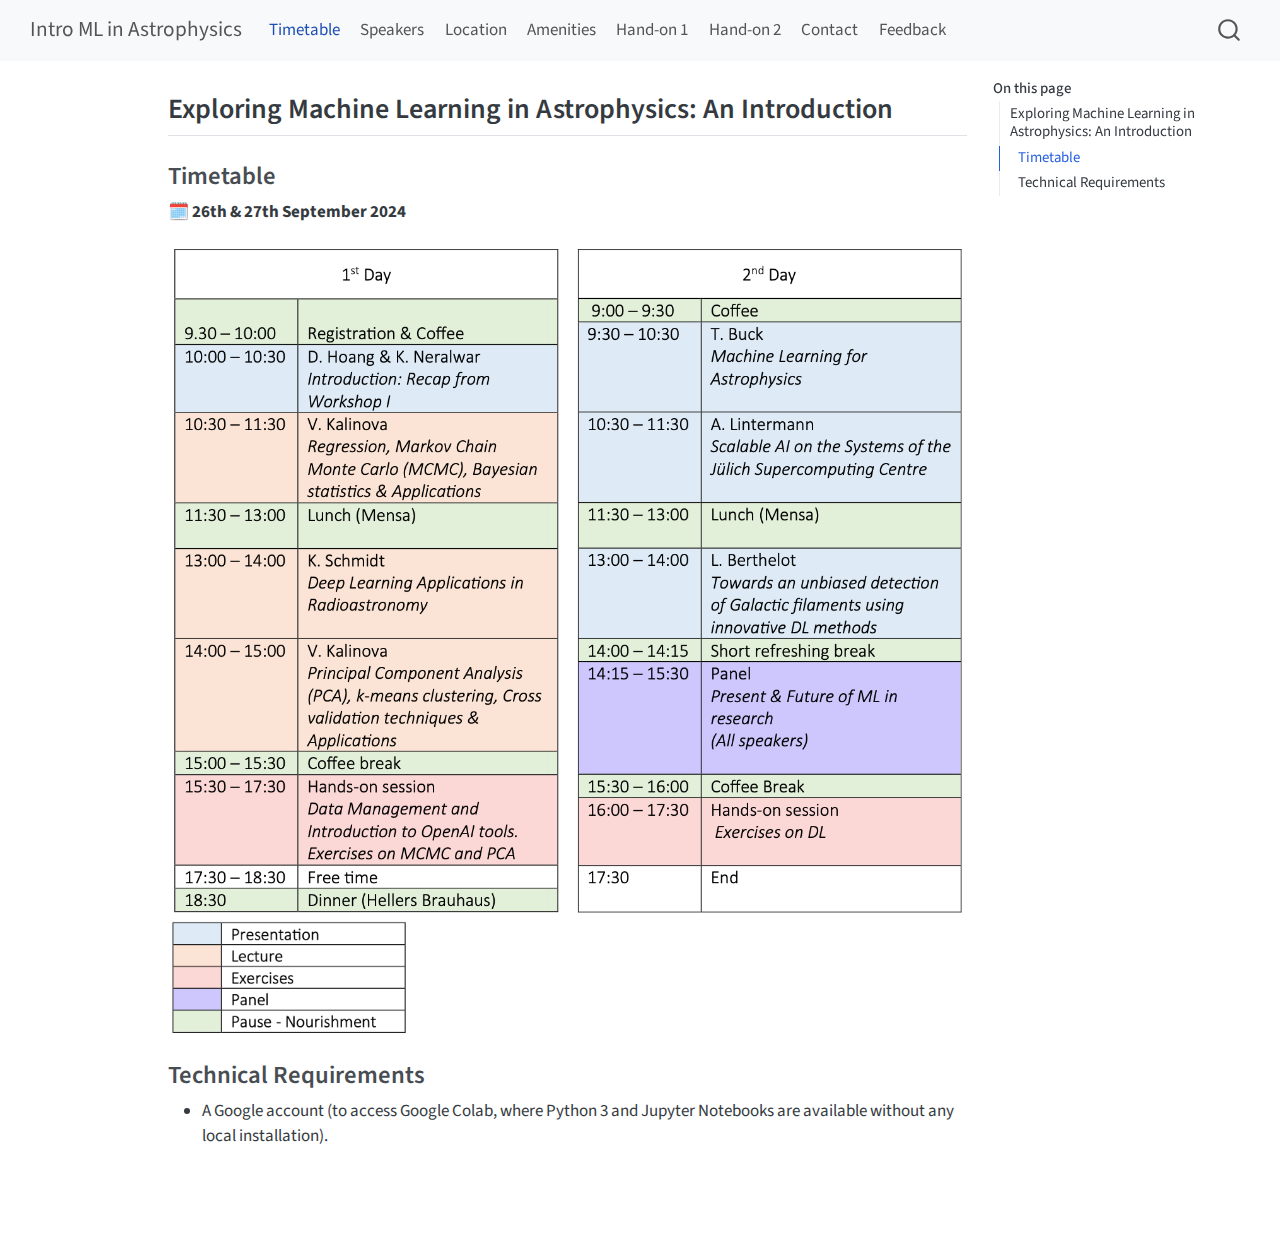
==== commit b4f412cd: "add hand-on 1 and 2" ====
--- a/docs/index.html
+++ b/docs/index.html
@@ -105,8 +105,20 @@
 <span class="menu-text">Amenities</span></a>
   </li>  
   <li class="nav-item">
+    <a class="nav-link" href="./handon1.html"> 
+<span class="menu-text">Hand-on 1</span></a>
+  </li>  
+  <li class="nav-item">
+    <a class="nav-link" href="./handon2.html"> 
+<span class="menu-text">Hand-on 2</span></a>
+  </li>  
+  <li class="nav-item">
     <a class="nav-link" href="./Contact.html"> 
 <span class="menu-text">Contact</span></a>
+  </li>  
+  <li class="nav-item">
+    <a class="nav-link" href="./feedback.html"> 
+<span class="menu-text">Feedback</span></a>
   </li>  
 </ul>
           </div> <!-- /navcollapse -->
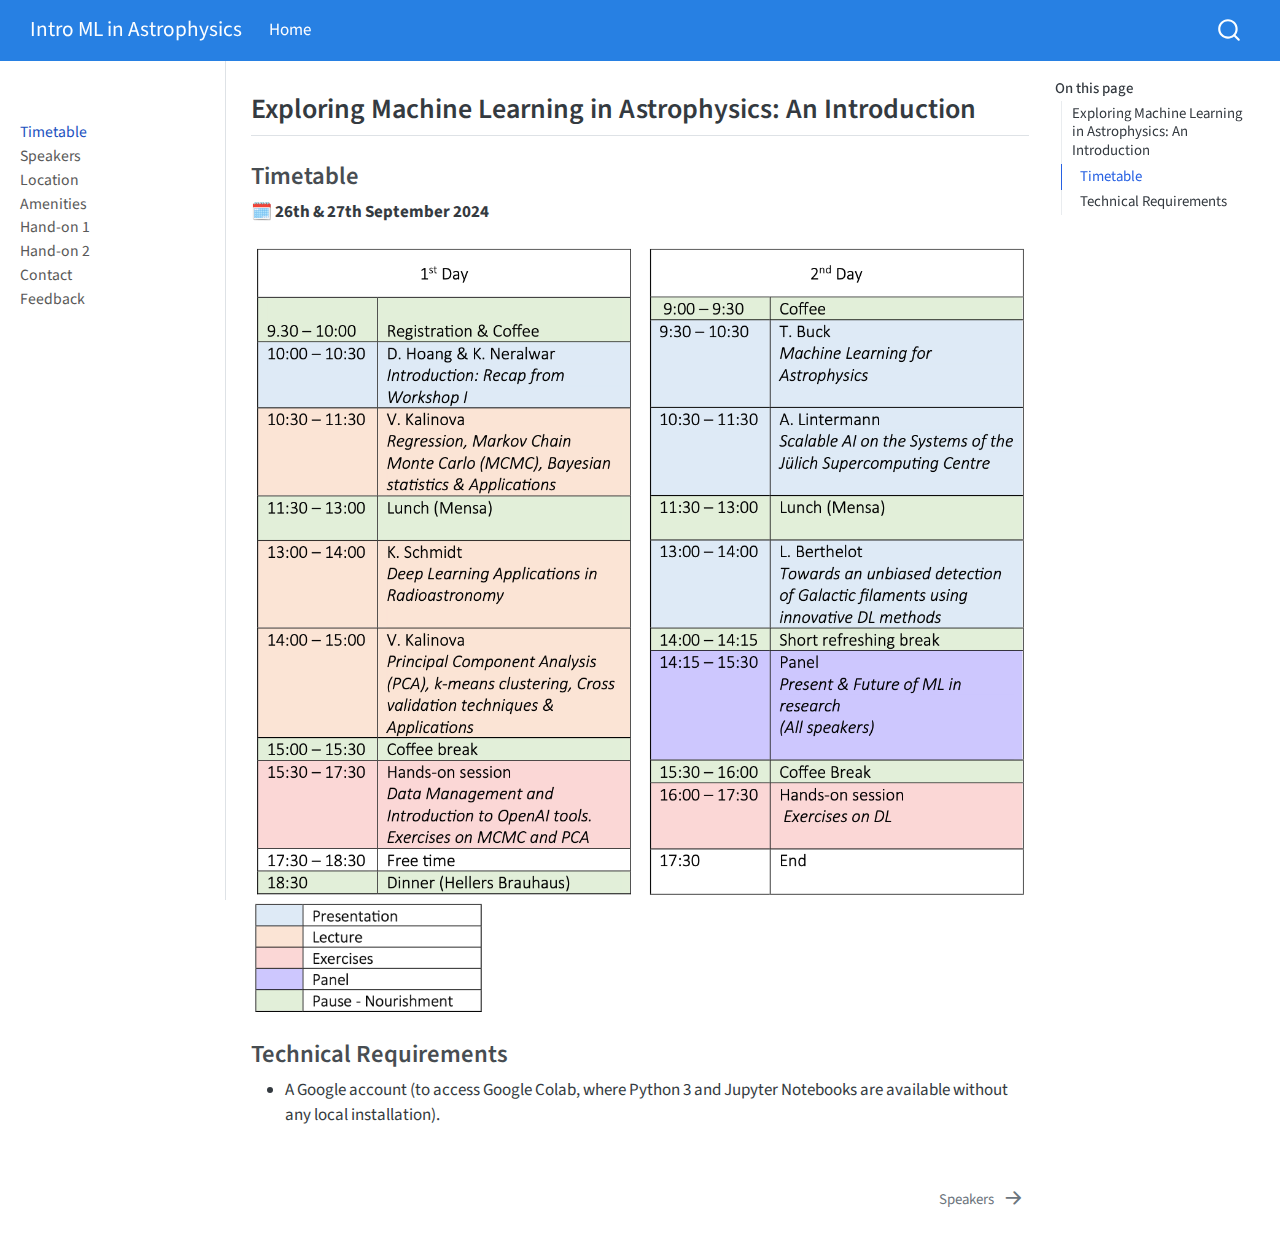
==== commit 5de29e02: "update structure of webpage" ====
--- a/docs/index.html
+++ b/docs/index.html
@@ -30,6 +30,7 @@
 <script src="site_libs/quarto-search/fuse.min.js"></script>
 <script src="site_libs/quarto-search/quarto-search.js"></script>
 <meta name="quarto:offset" content="./">
+<link href="./speaker.html" rel="next">
 <script src="site_libs/quarto-html/quarto.js"></script>
 <script src="site_libs/quarto-html/popper.min.js"></script>
 <script src="site_libs/quarto-html/tippy.umd.min.js"></script>
@@ -71,7 +72,7 @@
 <link rel="stylesheet" href="styles.css">
 </head>
 
-<body class="nav-fixed">
+<body class="nav-sidebar docked nav-fixed">
 
 <div id="quarto-search-results"></div>
   <header id="quarto-header" class="headroom fixed-top">
@@ -90,35 +91,7 @@
             <ul class="navbar-nav navbar-nav-scroll me-auto">
   <li class="nav-item">
     <a class="nav-link active" href="./index.html" aria-current="page"> 
-<span class="menu-text">Timetable</span></a>
-  </li>  
-  <li class="nav-item">
-    <a class="nav-link" href="./speaker.html"> 
-<span class="menu-text">Speakers</span></a>
-  </li>  
-  <li class="nav-item">
-    <a class="nav-link" href="./location.html"> 
-<span class="menu-text">Location</span></a>
-  </li>  
-  <li class="nav-item">
-    <a class="nav-link" href="./amenities.html"> 
-<span class="menu-text">Amenities</span></a>
-  </li>  
-  <li class="nav-item">
-    <a class="nav-link" href="./handon1.html"> 
-<span class="menu-text">Hand-on 1</span></a>
-  </li>  
-  <li class="nav-item">
-    <a class="nav-link" href="./handon2.html"> 
-<span class="menu-text">Hand-on 2</span></a>
-  </li>  
-  <li class="nav-item">
-    <a class="nav-link" href="./Contact.html"> 
-<span class="menu-text">Contact</span></a>
-  </li>  
-  <li class="nav-item">
-    <a class="nav-link" href="./feedback.html"> 
-<span class="menu-text">Feedback</span></a>
+<span class="menu-text">Home</span></a>
   </li>  
 </ul>
           </div> <!-- /navcollapse -->
@@ -126,10 +99,83 @@
 </div>
       </div> <!-- /container-fluid -->
     </nav>
+  <nav class="quarto-secondary-nav">
+    <div class="container-fluid d-flex">
+      <button type="button" class="quarto-btn-toggle btn" data-bs-toggle="collapse" data-bs-target=".quarto-sidebar-collapse-item" aria-controls="quarto-sidebar" aria-expanded="false" aria-label="Toggle sidebar navigation" onclick="if (window.quartoToggleHeadroom) { window.quartoToggleHeadroom(); }">
+        <i class="bi bi-layout-text-sidebar-reverse"></i>
+      </button>
+        <nav class="quarto-page-breadcrumbs" aria-label="breadcrumb"><ol class="breadcrumb"><li class="breadcrumb-item"><a href="./index.html">Timetable</a></li></ol></nav>
+        <a class="flex-grow-1" role="button" data-bs-toggle="collapse" data-bs-target=".quarto-sidebar-collapse-item" aria-controls="quarto-sidebar" aria-expanded="false" aria-label="Toggle sidebar navigation" onclick="if (window.quartoToggleHeadroom) { window.quartoToggleHeadroom(); }">      
+        </a>
+      <button type="button" class="btn quarto-search-button" aria-label="" onclick="window.quartoOpenSearch();">
+        <i class="bi bi-search"></i>
+      </button>
+    </div>
+  </nav>
 </header>
 <!-- content -->
 <div id="quarto-content" class="quarto-container page-columns page-rows-contents page-layout-article page-navbar">
 <!-- sidebar -->
+  <nav id="quarto-sidebar" class="sidebar collapse collapse-horizontal quarto-sidebar-collapse-item sidebar-navigation docked overflow-auto">
+        <div class="mt-2 flex-shrink-0 align-items-center">
+        <div class="sidebar-search">
+        <div id="quarto-search" class="" title="Search"></div>
+        </div>
+        </div>
+    <div class="sidebar-menu-container"> 
+    <ul class="list-unstyled mt-1">
+        <li class="sidebar-item">
+  <div class="sidebar-item-container"> 
+  <a href="./index.html" class="sidebar-item-text sidebar-link active">
+ <span class="menu-text">Timetable</span></a>
+  </div>
+</li>
+        <li class="sidebar-item">
+  <div class="sidebar-item-container"> 
+  <a href="./speaker.html" class="sidebar-item-text sidebar-link">
+ <span class="menu-text">Speakers</span></a>
+  </div>
+</li>
+        <li class="sidebar-item">
+  <div class="sidebar-item-container"> 
+  <a href="./location.html" class="sidebar-item-text sidebar-link">
+ <span class="menu-text">Location</span></a>
+  </div>
+</li>
+        <li class="sidebar-item">
+  <div class="sidebar-item-container"> 
+  <a href="./amenities.html" class="sidebar-item-text sidebar-link">
+ <span class="menu-text">Amenities</span></a>
+  </div>
+</li>
+        <li class="sidebar-item">
+  <div class="sidebar-item-container"> 
+  <a href="./handon1.html" class="sidebar-item-text sidebar-link">
+ <span class="menu-text">Hand-on 1</span></a>
+  </div>
+</li>
+        <li class="sidebar-item">
+  <div class="sidebar-item-container"> 
+  <a href="./handon2.html" class="sidebar-item-text sidebar-link">
+ <span class="menu-text">Hand-on 2</span></a>
+  </div>
+</li>
+        <li class="sidebar-item">
+  <div class="sidebar-item-container"> 
+  <a href="./Contact.html" class="sidebar-item-text sidebar-link">
+ <span class="menu-text">Contact</span></a>
+  </div>
+</li>
+        <li class="sidebar-item">
+  <div class="sidebar-item-container"> 
+  <a href="./feedback.html" class="sidebar-item-text sidebar-link">
+ <span class="menu-text">Feedback</span></a>
+  </div>
+</li>
+    </ul>
+    </div>
+</nav>
+<div id="quarto-sidebar-glass" class="quarto-sidebar-collapse-item" data-bs-toggle="collapse" data-bs-target=".quarto-sidebar-collapse-item"></div>
 <!-- margin-sidebar -->
     <div id="quarto-margin-sidebar" class="sidebar margin-sidebar">
         <nav id="TOC" role="doc-toc" class="toc-active">
@@ -577,6 +623,15 @@
   }
 });
 </script>
+<nav class="page-navigation">
+  <div class="nav-page nav-page-previous">
+  </div>
+  <div class="nav-page nav-page-next">
+      <a href="./speaker.html" class="pagination-link" aria-label="Speakers">
+        <span class="nav-page-text">Speakers</span> <i class="bi bi-arrow-right-short"></i>
+      </a>
+  </div>
+</nav>
 </div> <!-- /content -->
 
 
